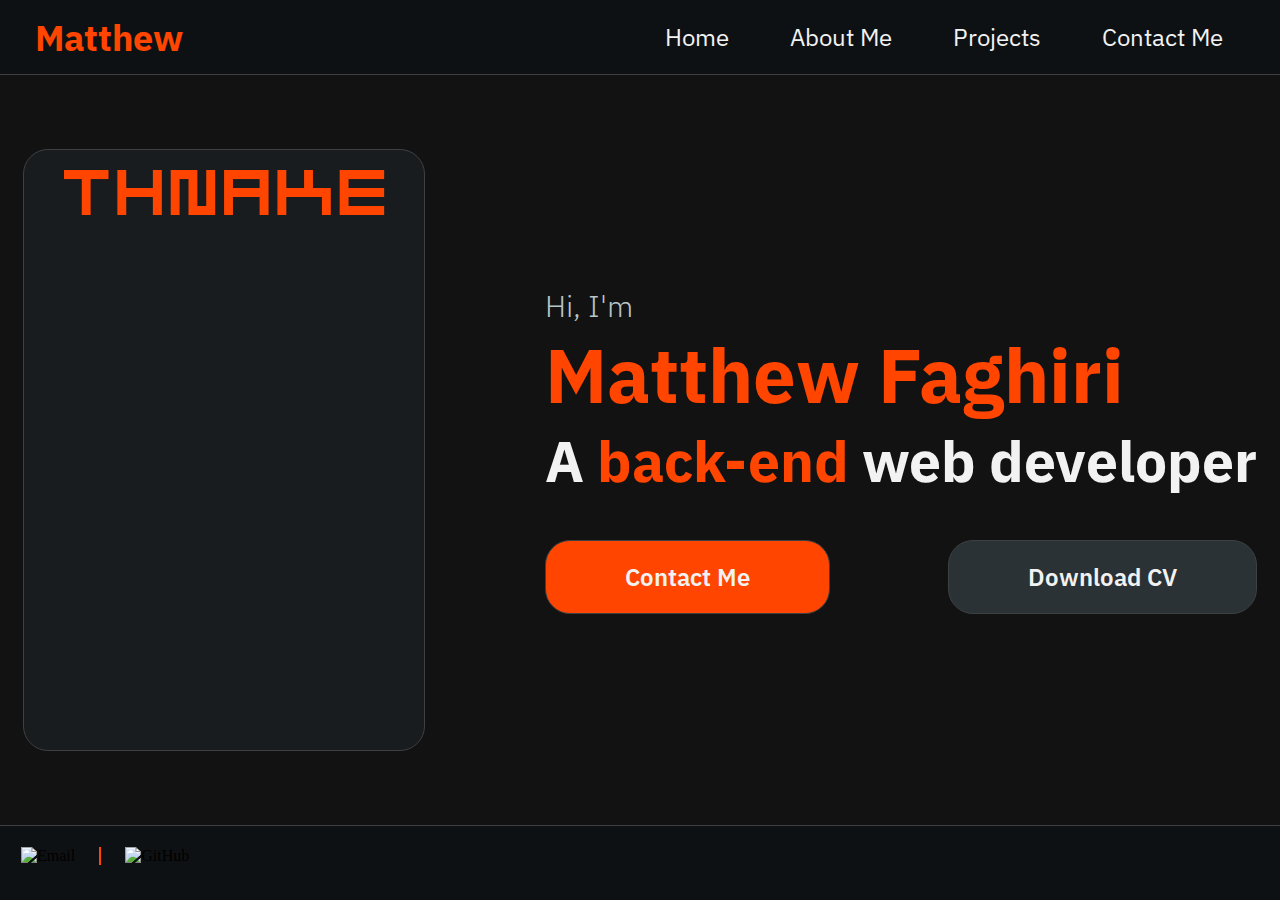
==== index.html @ 116afaf4 "added navbar footer and home text content" ====
<!DOCTYPE html>
<html lang="en">
<head>
  <meta charset="UTF-8">
  <meta name="viewport" content="width=device-width, initial-scale=1">
  <meta name="description" content="Matthew Faghiri is a back-end web developer with experience in creating efficient and scalable web applications.">
  <title>Matthew Faghiri | Back-End Web Developer</title>
  
  <!-- Google Fonts -->
  <link rel="preconnect" href="https://fonts.googleapis.com">
  <link rel="preconnect" href="https://fonts.gstatic.com" crossorigin>
  <link href="https://fonts.googleapis.com/css2?family=IBM+Plex+Sans:wght@100;200;300;400;500;600;700&display=swap" rel="stylesheet">
  
  <!-- Main CSS -->
  <link rel="stylesheet" type="text/css" href="main.css">
  
  <!-- Favicon Icons -->
  <link rel="icon" type="image/png" sizes="32x32" href="favicon-32x32.png">
  <link rel="icon" type="image/png" sizes="16x16" href="favicon-16x16.png">
  <link rel="apple-touch-icon" type="image/png" sizes="180x180" href="apple-touch-icon.png">
  <link rel="icon" type="image/svg+xml" href="favicon.svg">
</head>
<body>
  <script src="script.js"></script>
<div class="nav-container">
    <h1 class="navlogo"><a href="#">Matthew</a></h1>
<div class="navbar">
    <nav class="navbar-text">
        <ul>
            <li>
                <a href="#" onclick=
                "contentHandler('home')">
                    Home
                </a>
            </li>
            <li>
                <a href="#" onclick=
                "contentHandler('AboutMe')">
                    About Me
                </a>
            </li>
            <li>
                <a href="#" onclick=
                "contentHandler('MyWork')">
                    Projects
                </a>
            </li>
            <li>
                <a href="#" onclick=
                "contentHandler('ContactMe')">
                    Contact Me
                </a>
            </li>
        </ul>
    </nav>
    </div>
</div>
<main class="main">
    <section class="snake-container">
    <div class="pageContent">
        <div class="container">
            <div class="gamesettings">
                <div class="thnakelogo">
                    <img src="images\Thnake_logo.png" width="321" height="45" alt="">
                </div>
            </div>
            <div class="textcontent">
                <p id="home-p">Hi, I'm</p>
                <h1 style="color: var(--secondary-color);">Matthew Faghiri</h1>
                <h2>A <span style="color: var(--secondary-color);">back-end</span> web developer</h2>
                <div class="home-buttons">
                    <a href="#"><button class="button contact-me">Contact Me</button></a>
                    <a href="#"><button class="button download-cv">Download CV</button></a>
                </div>     
            </div>  
        </div>
    </div>
</section>
</main>
<footer class="footer-container">
    <ul class="footerlinks">
      <li class="mail-icon-wrapper">
          <a href="mailto:mattfaghiri@gmail.com">
              <img tabindex="0" role="button" class="mail-icon icon" src="/icons/email.svg" alt="Email">
          </a>
      </li>
      <li><div class="divider"></div></li>
      <li class="github-icon-wrapper">
          <a href="https://github.com/harobmikonam" target="_blank" rel="noopener noreferrer">
              <img tabindex="0" role="button" class="github-icon icon" src="/icons/github.svg" alt="GitHub">
          </a>
      </li>
    </ul>
  </footer>
  
</body>
</html>
---- main.css ----
*{
    padding: 0;
    margin: 0;
}

a {
  color: inherit;
  text-decoration: none;
}

.ibm-plex-sans-thin {
    font-family: "IBM Plex Sans", sans-serif;
    font-weight: 100;
    font-style: normal;
  }
  
  .ibm-plex-sans-extralight {
    font-family: "IBM Plex Sans", sans-serif;
    font-weight: 200;
    font-style: normal;
  }
  
  .ibm-plex-sans-light {
    font-family: "IBM Plex Sans", sans-serif;
    font-weight: 300;
    font-style: normal;
  }
  
  .ibm-plex-sans-regular {
    font-family: "IBM Plex Sans", sans-serif;
    font-weight: 400;
    font-style: normal;
  }
  
  .ibm-plex-sans-medium {
    font-family: "IBM Plex Sans", sans-serif;
    font-weight: 500;
    font-style: normal;
  }
  
  .ibm-plex-sans-semibold {
    font-family: "IBM Plex Sans", sans-serif;
    font-weight: 600;
    font-style: normal;
  }
  
  .ibm-plex-sans-bold {
    font-family: "IBM Plex Sans", sans-serif;
    font-weight: 700;
    font-style: normal;
  }
  
  .ibm-plex-sans-thin-italic {
    font-family: "IBM Plex Sans", sans-serif;
    font-weight: 100;
    font-style: italic;
  }
  
  .ibm-plex-sans-extralight-italic {
    font-family: "IBM Plex Sans", sans-serif;
    font-weight: 200;
    font-style: italic;
  }
  
  .ibm-plex-sans-light-italic {
    font-family: "IBM Plex Sans", sans-serif;
    font-weight: 300;
    font-style: italic;
  }
  
  .ibm-plex-sans-regular-italic {
    font-family: "IBM Plex Sans", sans-serif;
    font-weight: 400;
    font-style: italic;
  }
  
  .ibm-plex-sans-medium-italic {
    font-family: "IBM Plex Sans", sans-serif;
    font-weight: 500;
    font-style: italic;
  }
  
  .ibm-plex-sans-semibold-italic {
    font-family: "IBM Plex Sans", sans-serif;
    font-weight: 600;
    font-style: italic;
  }
  
  .ibm-plex-sans-bold-italic {
    font-family: "IBM Plex Sans", sans-serif;
    font-weight: 700;
    font-style: italic;
  }
  
:root {
    --main-bg-color: #121212;
    --secondary-color: #FF4500;
    --stroke-color: #3E4142;
    --text-color: #F2F2F2;
    --modal-color: #181C1F;
    --footer-nav-color: #0E1113;
    --descriptional-color: #B8C5C9;
    --button-color: #2A3236;
}

body {
    background-color: var(--main-bg-color);
    user-select: none;
}

.nav-container {
    display: flex;
    align-items: center;
    justify-content: space-between;
    background-color: var(--footer-nav-color);
    border-bottom: var(--stroke-color) solid 1px;
    position: static;
    top: 0;
    left: 0;
    width: 100%;
    height: 74px
}


.navbar-text ul li {
    margin-right: 57px;
    font-family: "IBM Plex Sans", sans-serif;
    font-weight: 400;
    color: var(--text-color);
    font-size: 24px;
    list-style: none;
    display: inline-flex;
    transition: color 0.1s ease;
}

.navbar-text li a:hover{
    color: var(--secondary-color);
}

.navlogo{
    margin-left: 35px;
    margin-top: 14px;
    font-family: "IBM Plex Sans", sans-serif;
    font-weight: 700;
    color: var(--secondary-color);
    font-size: 36px;
    margin-top: 27px;
    height: 100%;
    display: flex;
}

.navlogo a{
    text-decoration: none;
    color: var(--secondary-color);
}

.navbar-text li a{
    text-decoration: none;
    color: var(--text-color);
}

.footer-container{
    position: fixed;
    bottom: 0;
    left: 0;
    padding: 21px;
    width:100%;
    background-color: var(--footer-nav-color);
    border-top: var(--stroke-color) solid 1px;
    height: 32px;
}

.footerlinks{
    display: flex;
    flex-direction: row;
    gap: 24px
}

.footerlinks li{
    list-style: none;
}

.divider{
    display: flex;
    width: 2px;
    height: 100%;
    background-color: var(--secondary-color);
}

.mail-icon-wrapper{
    display: flex;
    align-items: center;
}

.github-icon-wrapper{
    display: flex;
    align-items: center;
}

.pageContent{
  display: flex;
  flex-direction: column;
  align-items: center;
  justify-content: flex-end;
  width: 100%;
  height: 100%;
  /* background-color: green; */
  height: calc(100dvh - 75px - 75px);
  position: relative;
}

.textcontent{
    display: flex;
    flex-direction: column;
    justify-content: center;
    font-family: "IBM Plex Sans", sans-serif;
    font-weight: 700;
    color: var(--text-color);
    font-size: 38px;
   /* background-color: darkgray; */
}

.container{
  width: 100%;
  height: 100%;
  position: relative;
  display: flex;
  max-width: 1280px;
  justify-content: center;
  align-items: center;
  gap: 120px;

}

.main{
  position: relative;
}

#home-p{
  font-family: "IBM Plex Sans", sans-serif;
  font-weight: 300;
  font-style: normal;
  color: var(--descriptional-color);
  font-size: 30px;
}

.home-buttons{
  display: flex;
  gap: 64px;
  align-items: center;
  justify-content: space-between;
  font-size: 24px;
  margin-top: 42px;
}

.contact-me {
  font-family: "IBM Plex Sans", sans-serif;
  font-weight: 600;
  font-style: normal;
  background-color: var(--secondary-color);
  border: none;
  color: var(--text-color);
  padding: 20px 79px;
  border-radius: 25px;
  font-size: 24px;
  border: var(--stroke-color) solid 1px;
  cursor: pointer;
}

.download-cv {
  font-family: "IBM Plex Sans", sans-serif;
  font-weight: 600;
  font-style: normal;
  background-color: var(--button-color);
  border: none;
  color: var(--text-color);
  padding: 20px 79px;
  border-radius: 25px;
  font-size: 24px;
  border: var(--stroke-color) solid 1px;
  cursor: pointer;
}

.gamesettings{
  background-color: var(--modal-color);
  border: var(--stroke-color) solid 1px;
  border-radius: 25px;
  display: flex;
  width: 400px;
  height: 600px;
  justify-content: space-around;
}

.thnakelogo{
  padding: 20px;
}
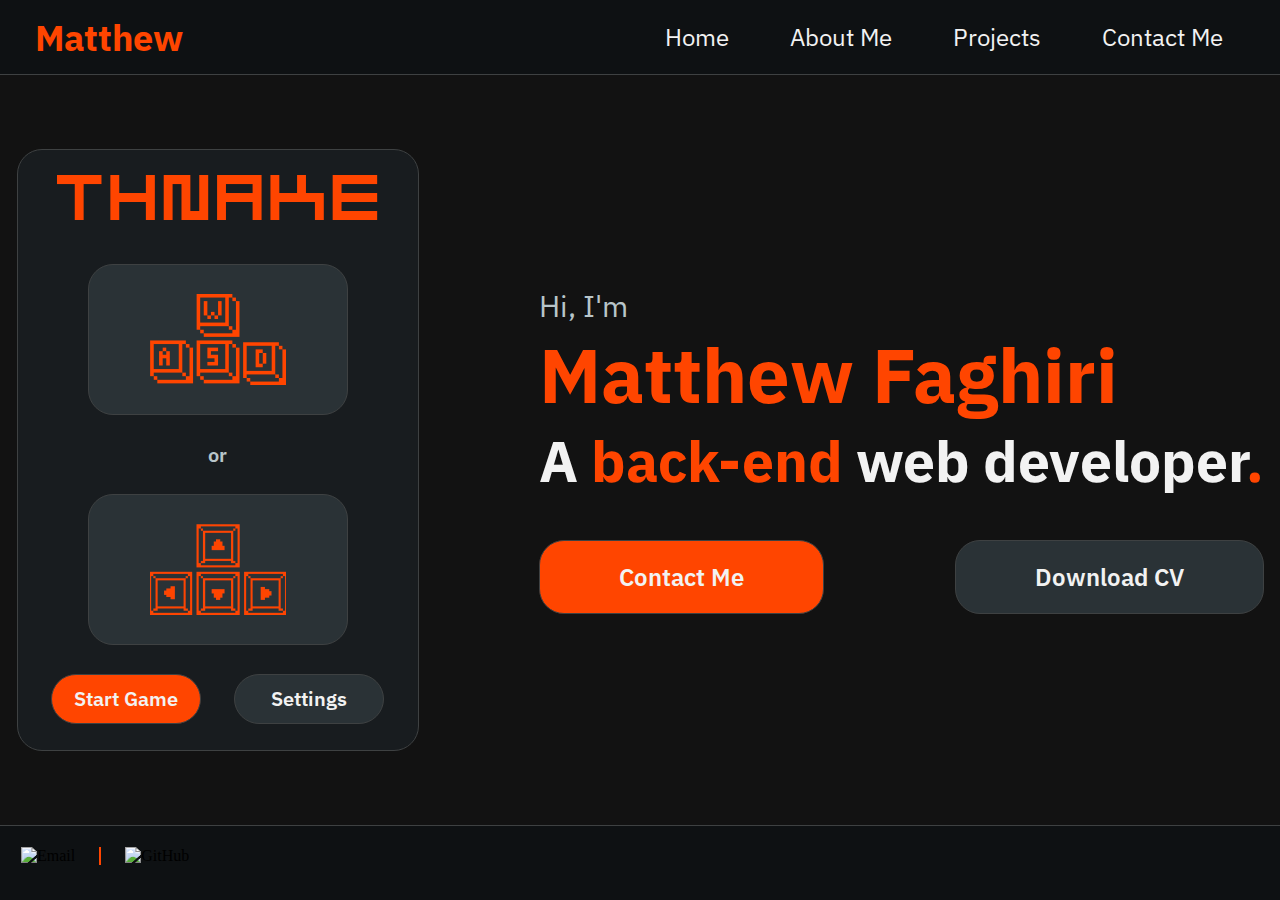
==== commit 98b36ff3: "Updated Portfolio" ====
--- a/index.html
+++ b/index.html
@@ -62,12 +62,23 @@
             <div class="gamesettings">
                 <div class="thnakelogo">
                     <img src="images\Thnake_logo.png" width="321" height="45" alt="">
+                    <div class="keybind">
+                    <div class="wasd"><img src="images\wasd.png" width="136" height="91" alt=""></div>
+                    <div>
+                        <p>or</p>
+                    </div>
+                    <div class="arrow"><img src="images\arrow.png" width="136" height="91" alt=""></div>
+                </div>
+                </div>
+                <div class="gamebuttons">
+                    <a href="#"><button class="start-game">Start Game</button></a>
+                    <a href="#"><button class="settings">Settings</button></a>
                 </div>
             </div>
             <div class="textcontent">
                 <p id="home-p">Hi, I'm</p>
                 <h1 style="color: var(--secondary-color);">Matthew Faghiri</h1>
-                <h2>A <span style="color: var(--secondary-color);">back-end</span> web developer</h2>
+                <h2>A <span style="color: var(--secondary-color);">back-end</span> web developer<span style="color: var(--secondary-color);">.</span></h2>
                 <div class="home-buttons">
                     <a href="#"><button class="button contact-me">Contact Me</button></a>
                     <a href="#"><button class="button download-cv">Download CV</button></a>
--- a/main.css
+++ b/main.css
@@ -101,6 +101,7 @@
     --footer-nav-color: #0E1113;
     --descriptional-color: #B8C5C9;
     --button-color: #2A3236;
+    --wasd-arrow: #2A3236;
 }
 
 body {
@@ -238,7 +239,7 @@
 
 #home-p{
   font-family: "IBM Plex Sans", sans-serif;
-  font-weight: 300;
+  font-weight: 400;
   font-style: normal;
   color: var(--descriptional-color);
   font-size: 30px;
@@ -289,8 +290,80 @@
   width: 400px;
   height: 600px;
   justify-content: space-around;
+  flex-direction: column;
 }
 
 .thnakelogo{
   padding: 20px;
+  display: flex;
+  align-items: center;
+  flex-direction: column;
+  gap: 44px;
+}
+
+.wasd{
+  display: flex;
+  width: 200px;
+  justify-content: center;
+  background-color: var(--wasd-arrow);
+  padding: 29px;
+  border-radius: 25px;
+  border: var(--stroke-color) solid 1px;
+}
+
+.arrow{
+  display: flex;
+  width: 200px;
+  justify-content: center;
+  background-color: var(--wasd-arrow);
+  padding: 29px;
+  border-radius: 25px;
+  border: var(--stroke-color) solid 1px;
+}
+
+.keybind{
+  font-family: "IBM Plex Sans", sans-serif;
+  font-weight: 600;
+  font-style: normal;
+  display: flex;
+  flex-direction: column;
+  gap: 26px;
+  text-align: center;
+  color: var(--descriptional-color);
+  font-size: 20px;
+}
+
+.gamebuttons{
+  display: flex;
+  flex-direction: row;
+  justify-content: space-evenly;
+  margin-bottom: 22px;
+}
+
+.start-game{
+  font-family: "IBM Plex Sans", sans-serif;
+  font-weight: 600;
+  font-style: normal;
+  border: none;
+  background-color: var(--secondary-color);
+  border: var(--stroke-color) solid 1px;
+  border-radius: 25px;
+  width: 150px;
+  height: 50px;
+  color: var(--text-color);
+  font-size: 20px;
+}
+
+.settings{
+  font-family: "IBM Plex Sans", sans-serif;
+  font-weight: 600;
+  font-style: normal;
+  border: none;
+  background-color: var(--button-color);
+  border: var(--stroke-color) solid 1px;
+  border-radius: 25px;
+  width: 150px;
+  height: 50px;
+  color: var(--text-color);
+  font-size: 20px;
 }